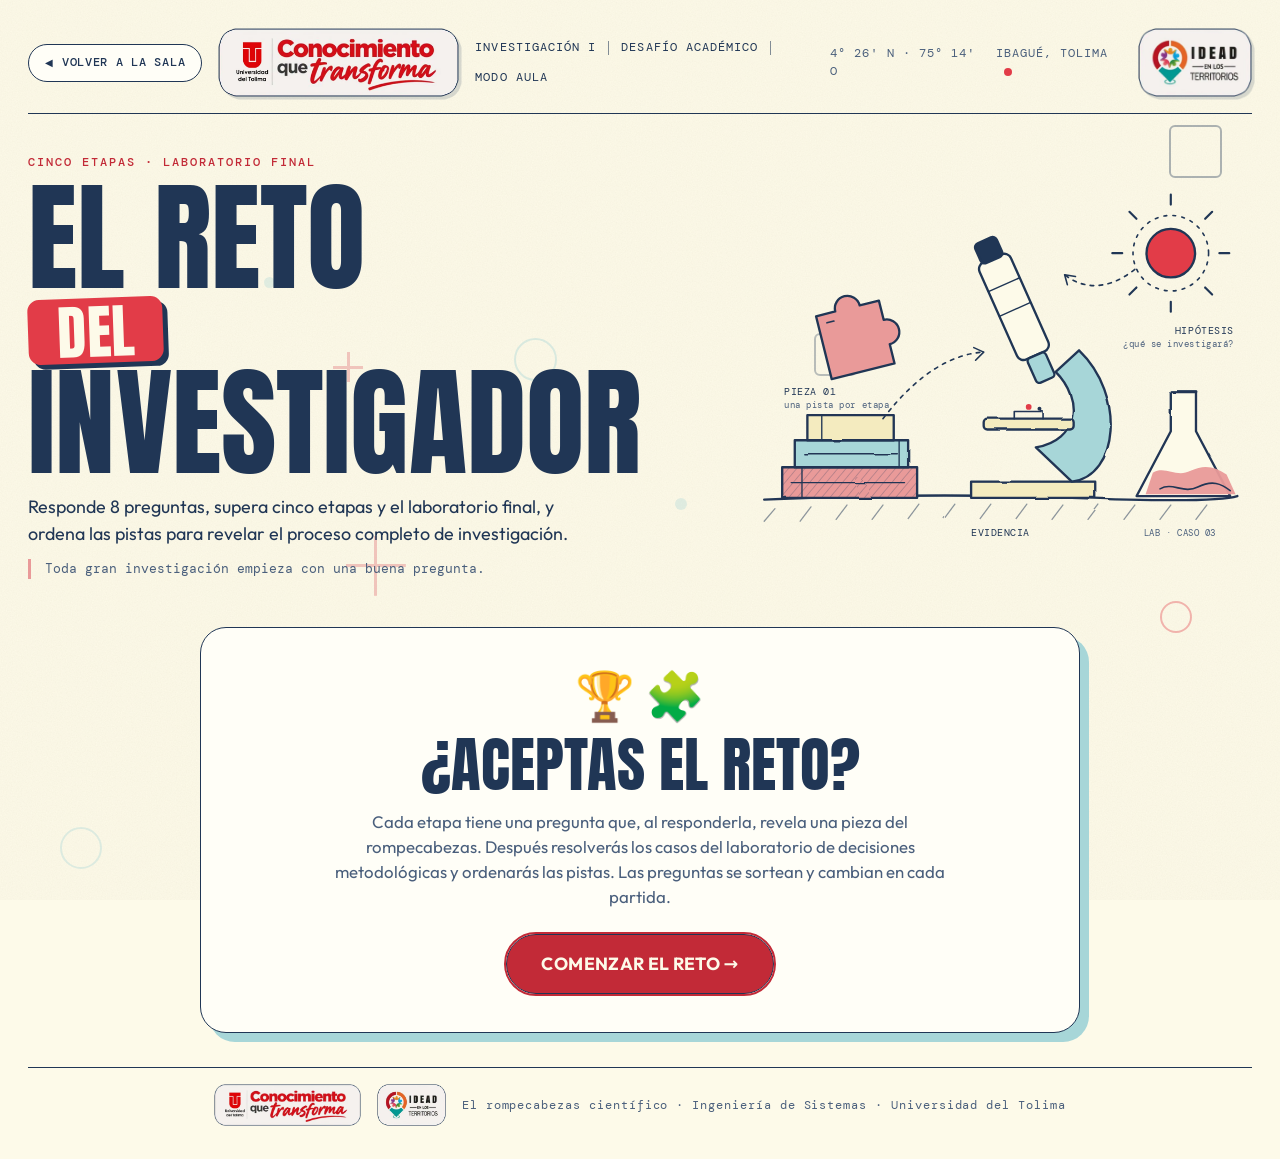
==== juegos/reto-investigador/index.html @ 1e7fa1ff "New_game Cambio de juego e interactividad en su totalidad," ====
<!doctype html>
<html lang="es">
<head>
  <meta charset="utf-8">
  <meta name="viewport" content="width=device-width,initial-scale=1">
  <title>El reto del investigador</title>
  <link rel="icon" href="../../assets/logo-ut.png">
  <link rel="stylesheet" href="css/styles.css">
</head>
<body>
<div class="doodles" id="doodles" aria-hidden="true"></div>
<div id="confeti" aria-hidden="true"></div>

<div class="shell">

  <!-- Barra superior: logos + micro-etiquetas -->
  <div class="top">
    <div class="top-left">
      <a class="volver" href="../../index.html" title="Volver a la sala de cómputo"><span aria-hidden="true">&#9664;</span> Volver a la sala</a>
      <img class="logo" data-logo="logoConocimiento" alt="Universidad del Tolima · Conocimiento que transforma">
      <nav class="micro-nav" aria-label="Contexto">
        <span>INVESTIGACIÓN I</span><i></i><span>DESAFÍO ACADÉMICO</span><i></i><span>MODO AULA</span>
      </nav>
    </div>
    <div class="top-right">
      <span class="micro coords">4° 26′ N · 75° 14′ O</span>
      <span class="micro place">IBAGUÉ, TOLIMA <b class="dot" aria-hidden="true"></b></span>
      <img class="logo" data-logo="logoIdead" alt="IDEAD en los territorios">
    </div>
  </div>

  <!-- Encabezado editorial -->
  <header class="hero">
    <div class="hero-text">
      <div class="eyebrow">CINCO ETAPAS · LABORATORIO FINAL</div>
      <h1 id="titulo" aria-label="El reto del investigador">
        <span class="h-line" aria-hidden="true"><span class="h-in" data-letras>EL RETO</span></span>
        <span class="h-line h-mid" aria-hidden="true"><span class="chip-del">DEL</span></span>
        <span class="h-line" aria-hidden="true"><span class="h-in" data-letras data-inicio="7">INVESTIGADOR</span></span>
      </h1>
      <p>Responde <span data-total>8</span> preguntas, supera cinco etapas y el laboratorio final, y ordena las pistas para revelar el proceso completo de investigación.</p>
      <p class="margin-note">Toda gran investigación empieza con una buena pregunta.</p>
    </div>

    <figure class="sketch" aria-hidden="true">
      <svg viewBox="0 0 560 420" xmlns="http://www.w3.org/2000/svg" role="img">
        <defs>
          <filter id="rough" x="-5%" y="-5%" width="110%" height="110%">
            <feTurbulence type="fractalNoise" baseFrequency="0.035" numOctaves="1" seed="7" result="n"/>
            <feDisplacementMap in="SourceGraphic" in2="n" scale="3.2"/>
          </filter>
          <pattern id="hatch" width="7" height="7" patternUnits="userSpaceOnUse" patternTransform="rotate(40)">
            <line x1="0" y1="0" x2="0" y2="7" stroke="#203655" stroke-width="1.1" opacity=".45"/>
          </pattern>
        </defs>

        <g stroke="#203655" stroke-width="2.6" stroke-linecap="round" stroke-linejoin="round" fill="none">

          <!-- sol / idea -->
          <g class="a-in" style="--d:.2s">
            <g class="sun-rays" stroke-width="2.4">
              <path d="M470 24v-11"/>
              <path d="M470 24v-11" transform="rotate(45 470 78)"/>
              <path d="M470 24v-11" transform="rotate(90 470 78)"/>
              <path d="M470 24v-11" transform="rotate(135 470 78)"/>
              <path d="M470 24v-11" transform="rotate(180 470 78)"/>
              <path d="M470 24v-11" transform="rotate(225 470 78)"/>
              <path d="M470 24v-11" transform="rotate(270 470 78)"/>
              <path d="M470 24v-11" transform="rotate(315 470 78)"/>
            </g>
            <circle class="sun-ring" cx="470" cy="78" r="42" stroke-dasharray="3 7" stroke-width="1.8"/>
            <circle class="sun-core" cx="470" cy="78" r="27" fill="#E23C48"/>
          </g>

          <!-- mesa -->
          <g class="a-in" style="--d:.3s">
            <g filter="url(#rough)">
              <path d="M18 352 Q 200 344 360 350 T 544 348"/>
              <path d="M30 362l-12 14M70 360l-12 16M110 358l-12 16M150 358l-12 16M190 357l-12 16M230 357l-12 16M270 357l-12 16M310 357l-12 16M350 358l-12 16M390 358l-12 16M430 358l-12 16M470 358l-12 16M510 358l-12 16" stroke-width="1.4" opacity=".5"/>
            </g>
          </g>

          <!-- libros: caen y se apilan -->
          <g class="a-drop" style="--d:.5s"><g filter="url(#rough)">
            <path d="M38 350v-34h150v34z" fill="#E99A99"/>
            <path d="M38 350v-34h150v34z" fill="url(#hatch)" stroke="none"/>
            <path d="M60 316v34M48 333h126" stroke-width="1.5"/>
          </g></g>
          <g class="a-drop" style="--d:.75s"><g filter="url(#rough)">
            <path d="M52 316v-30h126v30z" fill="#A7D6D8"/>
            <path d="M168 286v30M62 301h104" stroke-width="1.5"/>
          </g></g>
          <g class="a-drop" style="--d:1s"><g filter="url(#rough)">
            <path d="M66 286v-28h96v28z" fill="#F4EBBF"/>
            <path d="M82 286v-28" stroke-width="1.5"/>
          </g></g>

          <!-- pieza de rompecabezas flotando -->
          <g class="a-in" style="--d:1.15s">
            <g class="float-piece"><g>
              <g transform="rotate(-14 112 170)">
                <path d="M82 140h22a14 14 0 1 1 28 0h22v22a14 14 0 1 1 0 28v22h-72z" fill="#E99A99"/>
                <path d="M92 150h8" stroke-width="1.8"/>
              </g>
            </g></g>
          </g>

          <!-- microscopio -->
          <g class="a-in" style="--d:.6s">
            <g filter="url(#rough)">
              <path d="M248 350v-18h138v18z" fill="#F4EBBF"/>
              <path d="M248 332h138" stroke-width="1.6"/>
              <path d="M360 332c52-6 60-96 8-146l-26 24c30 30 26 76-22 84z" fill="#A7D6D8"/>
            </g>
            <g class="tube-wobble"><g>
              <g transform="rotate(-24 300 150)">
                <rect x="282" y="78" width="38" height="118" rx="8" fill="#FDFAE9"/>
                <rect x="288" y="56" width="26" height="24" rx="5" fill="#203655"/>
                <rect x="290" y="196" width="22" height="30" rx="4" fill="#A7D6D8"/>
                <path d="M282 110h38M282 140h38" stroke-width="1.6"/>
              </g>
            </g></g>
            <g filter="url(#rough)">
              <rect x="262" y="262" width="100" height="12" rx="4" fill="#F4EBBF"/>
              <path d="M296 262v-8h32v8" stroke-width="1.8"/>
            </g>
            <circle class="cell" cx="312" cy="249" r="3.2" fill="#E23C48" stroke="none"/>
            <circle cx="324" cy="251" r="2.2" fill="#203655" stroke="none"/>
          </g>

          <!-- matraz -->
          <g class="a-in" style="--d:.85s">
            <g filter="url(#rough)">
              <path d="M470 232h28v44l38 72h-104l38-72z" fill="#FDFAE9"/>
              <path d="M450 322c14-8 26 6 42-2s28-4 40 4l10 22h-100z" fill="#E99A99" stroke="none" opacity=".95"/>
              <path d="M470 232h28" stroke-width="3.2"/>
              <path d="M458 340c14-8 26 6 42-2s26-4 36 4" stroke-width="1.8"/>
            </g>
            <circle class="bub" cx="486" cy="318" r="5" stroke-width="1.8" style="--bd:0s"/>
            <circle class="bub" cx="503" cy="322" r="3.4" stroke-width="1.6" style="--bd:.9s"/>
            <circle class="bub" cx="476" cy="326" r="2.6" stroke-width="1.6" style="--bd:1.7s"/>
            <circle class="bub" cx="494" cy="312" r="3" stroke-width="1.6" style="--bd:2.4s"/>
          </g>

          <!-- flechas guía animadas -->
          <g class="a-in" style="--d:1.3s">
            <path class="march" d="M430 96C 400 120 372 118 352 102" stroke-dasharray="4 6" stroke-width="1.8"/>
            <path d="M352 102l12 2M352 102l3 11" stroke-width="1.8"/>
            <path class="march" d="M150 262C 190 210 228 190 262 188" stroke-dasharray="4 6" stroke-width="1.8"/>
            <path d="M262 188l-11-5M262 188l-9 9" stroke-width="1.8"/>
          </g>
        </g>

        <!-- anotaciones -->
        <g font-family="DM Mono, ui-monospace, monospace" font-size="11" fill="#203655" letter-spacing=".6">
          <g class="a-in" style="--d:1.5s"><text x="540" y="168" text-anchor="end">HIPÓTESIS</text><text x="540" y="182" text-anchor="end" fill="#4A5F7C" font-size="9.5">¿qué se investigará?</text></g>
          <g class="a-in" style="--d:1.65s"><text x="40" y="236">PIEZA 01</text><text x="40" y="250" fill="#4A5F7C" font-size="9.5">una pista por etapa</text></g>
          <g class="a-in" style="--d:1.8s"><text x="248" y="392">EVIDENCIA</text><text x="440" y="392" fill="#4A5F7C" font-size="9.5">LAB · CASO 03</text></g>
        </g>
      </svg>
    </figure>
  </header>

  <!-- Pantalla de inicio -->
  <section id="start" class="panel startscreen">
    <div class="big-icon">🏆 🧩</div>
    <h2>¿Aceptas el reto?</h2>
    <p>Cada etapa tiene una pregunta que, al responderla, revela una pieza del rompecabezas. Después resolverás los casos del laboratorio de decisiones metodológicas y ordenarás las pistas. Las preguntas se sortean y cambian en cada partida.</p>
    <button class="primary" id="btnBegin">COMENZAR EL RETO →</button>
  </section>

  <!-- Juego -->
  <div id="game" class="layout hide">
    <main class="panel">
      <div class="stage-row" id="stageRow"></div>
      <div class="money"><span id="levelLabel">ETAPA 1 DE 5</span><span id="questionLabel">Pregunta 1 de 8</span></div>
      <div class="progress"><span id="progressBar"></span></div>

      <div id="quiz">
        <div class="qnum" id="qtopic">PLANTEAMIENTO DEL PROBLEMA</div>
        <div class="question-instruction" id="questionInstruction"></div>
        <div class="question" id="question"></div>
        <div class="answers" id="answers"></div>
        <div class="answer-status" id="answerStatus" aria-live="polite"></div>
        <button class="secondary feedback-toggle" id="feedbackToggleBtn" aria-expanded="false">Mostrar retroalimentación</button>
        <div class="feedback" id="feedback" aria-live="polite"></div>
        <div class="controls">
          <button class="primary" id="continueBtn" disabled>CONTINUAR →</button>
          <button class="secondary" data-restart>Reiniciar juego</button>
        </div>
      </div>

      <div id="stageWin" class="endscreen hide">
        <div class="big-icon">🧩✨</div>
        <h2 id="winTitle">¡Etapa superada!</h2>
        <p id="winText"></p>
        <div class="win-piece" id="winPiece"></div>
        <button class="primary" id="btnNextStage">Siguiente etapa →</button>
      </div>

      <div id="labIntro" class="endscreen hide">
        <div class="big-icon">🧪</div>
        <h2>Laboratorio de decisiones metodológicas</h2>
        <p>Has completado las cinco etapas. Ahora aplica lo aprendido a casos de la Universidad del Tolima: docencia y aprendizaje, deserción estudiantil, y transporte y permanencia.</p>
        <div class="win-piece" id="labPiece"></div>
        <button class="primary" id="btnBeginLab">Comenzar el laboratorio →</button>
      </div>

      <div id="finalWin" class="endscreen hide">
        <div class="big-icon">🏆</div>
        <h2>¡Investigación completada!</h2>
        <p>Terminaste las <span data-total>8</span> preguntas. Ahora organiza las cinco pistas en el orden correcto para revelar la imagen final.</p>
        <button class="primary" data-restart>Jugar de nuevo</button>
      </div>
    </main>

    <aside class="panel">
      <div class="side-title"><h2>Tu rompecabezas</h2><span class="tag" id="pieceCount">0 / 5 piezas</span></div>
      <p class="small" id="puzzleInstruction">Las piezas están mezcladas y muestran únicamente el reverso: cada una guarda una pista. Supera las etapas para descubrirlas todas.</p>
      <div class="puzzle" id="puzzle" aria-label="Piezas del rompecabezas desordenadas"></div>
      <div class="puzzle-caption"><span>PISTAS DESCUBIERTAS</span><span id="puzzleStatus">0 de 5</span></div>
      <div class="puzzle-tools">
        <button class="primary" id="checkOrderBtn" disabled>Comprobar orden</button>
        <button class="secondary" id="shuffleBtn" disabled>Mezclar piezas</button>
      </div>
      <div class="puzzle-message" id="puzzleMessage" aria-live="polite"></div>

      <figure class="final-image" id="finalImage">
        <img id="muralImg" alt="Infografía completa: El proceso de investigación">
        <figcaption>¡Rompecabezas completo! · EL PROCESO DE INVESTIGACIÓN</figcaption>
      </figure>

      <div class="reveal" id="reveal">
        <strong>¡Misterio resuelto!</strong>
        <p class="small">Investigar es conectar preguntas, objetivos, conocimiento, métodos y evidencias para comprender un problema y generar conclusiones.</p>
      </div>
    </aside>
  </div>

  <div class="foot">
    <img data-logo="logoConocimiento" alt="Universidad del Tolima · Conocimiento que transforma">
    <img data-logo="logoIdead" alt="IDEAD en los territorios">
    <span>El rompecabezas científico · Ingeniería de Sistemas · Universidad del Tolima</span>
  </div>
</div>

<script>
/* Si el juego está dentro de la ventana de la sala, "volver" cierra la ventana en vez de recargar la sala */
if(window.parent!==window){document.documentElement.classList.add("embebido");
document.addEventListener("click",function(e){var a=e.target.closest&&e.target.closest("a[href$='index.html']");
if(a&&/(^|\/)\.\.\/(\.\.\/)?index\.html$/.test(a.getAttribute("href"))){e.preventDefault();parent.postMessage({tipo:"cerrar-ventana"},"*")}})}
</script>
<script src="js/data.js"></script>
<script src="js/game.js"></script>
</body>
</html>
---- juegos/reto-investigador/css/styles.css ----
/* =========================================================
   El reto del investigador · Universidad del Tolima
   Estilo: cuaderno editorial (papel, tipografía gigante,
   anotaciones) + tarjetas suaves con chips redondeados.
   ---------------------------------------------------------
   1. Fuentes                  7. Preguntas y respuestas
   2. Variables (paleta)       8. Retroalimentación y botones
   3. Base y papel             9. Rompecabezas
   4. Barra superior          10. Imagen final (mural)
   5. Encabezado editorial    11. Responsive
   6. Paneles, etapas, progreso
   ========================================================= */

/* ===== 1. Fuentes (locales, funcionan sin internet) ===== */
@font-face{font-family:"Anton";src:url("../../../assets/fonts/anton-latin-400-normal.woff2") format("woff2");font-weight:400;font-display:swap}
@font-face{font-family:"DM Mono";src:url("../../../assets/fonts/dm-mono-latin-400-normal.woff2") format("woff2");font-weight:400;font-display:swap}
@font-face{font-family:"DM Mono";src:url("../../../assets/fonts/dm-mono-latin-500-normal.woff2") format("woff2");font-weight:500;font-display:swap}
@font-face{font-family:"Outfit";src:url("../../../assets/fonts/outfit-latin-400-normal.woff2") format("woff2");font-weight:400;font-display:swap}
@font-face{font-family:"Outfit";src:url("../../../assets/fonts/outfit-latin-500-normal.woff2") format("woff2");font-weight:500;font-display:swap}
@font-face{font-family:"Outfit";src:url("../../../assets/fonts/outfit-latin-600-normal.woff2") format("woff2");font-weight:600;font-display:swap}
@font-face{font-family:"Outfit";src:url("../../../assets/fonts/outfit-latin-700-normal.woff2") format("woff2");font-weight:700;font-display:swap}

/* ===== 2. Variables (paleta) ===== */
:root{
  /* Paleta */
  --ponche:#E23C48;       /* Ponche rojo · primario */
  --algodon:#E99A99;      /* Algodón de azúcar · secundario */
  --marino:#203655;       /* Azul marino · neutro */
  --miel:#FDFAE9;         /* Gotas de miel · acento (papel) */
  --escarcha:#A7D6D8;     /* Azul escarcha · acento */

  /* Derivados */
  --ponche-d:#C22A37;     /* rojo para texto pequeño (más contraste) */
  --algodon-l:#F5CFCD;
  --escarcha-l:#D3EBEC;
  --miel-d:#F4EBBF;
  --card:#FFFEF7;
  --ink:var(--marino);
  --ink-2:#4A5F7C;        /* texto secundario */

  --display:"Anton","Impact","Arial Narrow Bold",sans-serif;
  --mono:"DM Mono",ui-monospace,"SFMono-Regular",Menlo,monospace;
  --sans:"Outfit",system-ui,-apple-system,"Segoe UI",Roboto,Arial,sans-serif;
  --radius:26px;
}

/* ===== 3. Base y papel ===== */
*{box-sizing:border-box}
body{
  margin:0;min-height:100vh;color:var(--ink);background:var(--miel);
  font-family:var(--sans);font-size:17px;line-height:1.5;
}
/* textura de papel */
body::before{
  content:"";position:fixed;inset:0;z-index:0;pointer-events:none;opacity:.5;
  background-image:url("../../../assets/papel.webp");background-size:220px 220px;
}
button{font:inherit;cursor:pointer}
button:focus-visible{outline:3px solid var(--ponche);outline-offset:3px}
.hide{display:none!important}
.sr-only{position:absolute;width:1px;height:1px;padding:0;margin:-1px;overflow:hidden;clip:rect(0,0,0,0);white-space:nowrap;border:0}

.shell{position:relative;z-index:1;max-width:1500px;width:100%;margin:auto;padding:clamp(14px,2.2vw,32px)}
.layout{display:flex;flex-direction:column;gap:26px;align-items:stretch;width:100%}
#game{width:100%}

/* ===== 4. Barra superior ===== */
.top{display:flex;justify-content:space-between;align-items:center;gap:16px;padding-bottom:16px;border-bottom:1.5px solid var(--ink)}
.top-left,.top-right{display:flex;align-items:center;gap:16px;min-width:0}
/* Los logos ya son "píldoras" con borde propio (assets/logo-*.png) */
.logo{height:clamp(46px,5.4vw,72px);width:auto;max-width:44vw;object-fit:contain;flex:none;filter:drop-shadow(3px 3px 0 rgba(32,54,85,.16));transition:transform .25s cubic-bezier(.34,1.56,.64,1)}
.logo:hover{transform:rotate(-1.5deg) scale(1.05)}
.volver{
  display:inline-flex;align-items:center;gap:8px;flex:none;text-decoration:none;
  font-family:var(--mono);font-size:.74rem;letter-spacing:.06em;text-transform:uppercase;font-weight:500;
  color:var(--ink);background:var(--card);border:1.5px solid var(--ink);border-radius:999px;padding:9px 16px;
  transition:transform .15s,box-shadow .15s,background .15s;
}
.volver span{font-size:.6rem;transition:transform .2s}
.volver:hover{background:var(--algodon-l);transform:translate(-2px,-2px);box-shadow:4px 4px 0 var(--ink)}
.volver:hover span{transform:translateX(-4px)}
.micro,.micro-nav{font-family:var(--mono);font-size:.74rem;letter-spacing:.09em;text-transform:uppercase}
.micro-nav{display:flex;align-items:center;gap:12px;flex-wrap:wrap}
.micro-nav i{width:1px;height:14px;background:var(--ink);opacity:.55}
.micro{color:var(--ink-2)}
.dot{display:inline-block;width:8px;height:8px;border-radius:50%;background:var(--ponche);margin-left:8px;vertical-align:middle}

/* ===== 5. Encabezado editorial ===== */
.hero{display:grid;grid-template-columns:minmax(0,1.15fr) minmax(0,.85fr);gap:clamp(12px,3vw,48px);align-items:center;padding:clamp(18px,3vw,40px) 0 clamp(20px,3vw,36px)}
.eyebrow{font-family:var(--mono);color:var(--ponche-d);font-weight:500;letter-spacing:.16em;font-size:.78rem}
.hero h1{margin:14px 0 18px;font-family:var(--display);font-weight:400;text-transform:uppercase;line-height:.88;color:var(--ink);letter-spacing:.005em}
.h-line{display:block;font-size:clamp(3.4rem,9.4vw,9rem)}
.h-mid{font-size:clamp(1.4rem,3vw,2.8rem);margin:.18em 0}
.chip-del{display:inline-block;background:var(--ponche);color:var(--miel);padding:.08em .5em .02em;border-radius:.2em;font-size:clamp(1.9rem,4.6vw,4.4rem);line-height:1;transform:rotate(-2deg);box-shadow:5px 5px 0 var(--ink)}
.hero p{max-width:560px;margin:0 0 12px;color:var(--ink);font-size:1.12rem}
.margin-note{font-family:var(--mono);font-size:.82rem!important;color:var(--ink-2)!important;padding-left:14px;border-left:3px solid var(--algodon)}

.sketch{margin:0}
.sketch svg{display:block;width:100%;height:auto}

/* ===== 6. Paneles, etapas, progreso ===== */
.panel{
  background:var(--card);border:1.5px solid var(--ink);border-radius:var(--radius);
  padding:clamp(18px,2.4vw,36px);box-shadow:9px 9px 0 var(--escarcha);position:relative;
}
#game>main.panel,#game>aside.panel{width:100%;min-width:0}
#game>main.panel{order:1}
#game>aside.panel{order:2;box-shadow:9px 9px 0 var(--algodon)}

.startscreen,.endscreen{padding:clamp(18px,3vw,40px) 10px;text-align:center}
.startscreen{max-width:880px;margin:0 auto}
.big-icon{font-size:3rem;line-height:1.2}
.startscreen h2,.endscreen h2{font-family:var(--display);font-weight:400;text-transform:uppercase;font-size:clamp(2.2rem,5vw,3.8rem);line-height:1;margin:10px 0 14px}
.startscreen p,.endscreen p{color:var(--ink-2);max-width:620px;margin:0 auto 24px;font-size:1.05rem}

.stage-row{display:grid;grid-template-columns:repeat(5,1fr);gap:12px;margin-bottom:22px}
.stage{
  display:flex;flex-direction:column;align-items:center;justify-content:center;gap:2px;
  border:1.5px solid var(--ink);background:var(--card);border-radius:20px;padding:12px 6px;text-align:center;color:var(--ink);min-height:84px;
  transition:background .2s,color .2s,transform .2s;
}
.stage .num{font-family:var(--mono);font-weight:500;font-size:.8rem;letter-spacing:.1em;color:var(--ponche-d)}
.stage strong{font-size:.92rem;font-weight:600;line-height:1.2}
.stage.active{background:var(--ink);color:var(--miel);transform:translateY(-3px);box-shadow:0 5px 0 var(--ponche)}
.stage.active .num{color:var(--algodon)}
.stage.done{background:var(--escarcha)}
.stage.done .num{color:var(--ink)}
.stage.done .num::after{content:" ✓"}

.money{display:flex;justify-content:space-between;gap:12px;align-items:center;font-family:var(--mono);font-size:.78rem;letter-spacing:.1em;text-transform:uppercase;color:var(--ink-2);margin-bottom:10px}
.progress{height:12px;background:var(--card);border:1.5px solid var(--ink);border-radius:99px;overflow:hidden;margin-bottom:28px}
.progress span{display:block;height:100%;width:0;background:repeating-linear-gradient(-45deg,var(--ponche) 0 8px,var(--ponche-d) 8px 16px);transition:width .35s}

/* ===== 7. Preguntas y respuestas ===== */
.qnum{display:inline-block;font-family:var(--mono);font-weight:500;color:var(--ink);font-size:.76rem;letter-spacing:.12em;text-transform:uppercase;background:var(--algodon-l);border:1.5px solid var(--ink);border-radius:99px;padding:5px 14px}
.question-instruction{font-family:var(--mono);color:var(--ponche-d);font-size:.88rem;letter-spacing:.04em;margin:16px 0 4px}
.question{font-size:clamp(1.3rem,2.2vw,2.05rem);font-weight:600;line-height:1.3;margin:6px 0 24px;max-width:1100px}
.answers{display:grid;grid-template-columns:repeat(2,minmax(0,1fr));gap:14px}
.answer{
  display:flex;align-items:center;gap:14px;text-align:left;padding:16px 18px;min-height:82px;
  font-size:clamp(1rem,1.25vw,1.12rem);color:var(--ink);font-family:var(--sans);
  border:1.5px solid var(--ink);background:#fff;border-radius:22px;transition:background .15s,transform .15s,box-shadow .15s;
}
.answer:hover:not(:disabled){background:var(--miel-d);transform:translate(-2px,-2px);box-shadow:4px 4px 0 var(--ink)}
.answer:disabled{cursor:default}
.letter{display:grid;place-items:center;flex:0 0 36px;height:36px;border-radius:50%;border:1.5px solid var(--ink);background:var(--miel);color:var(--ink);font-family:var(--mono);font-weight:500}
.answer.correct{background:var(--escarcha)!important;box-shadow:4px 4px 0 var(--ink)}
.answer.correct .letter{background:var(--ink);color:var(--miel)}
.answer.wrong{background:var(--algodon)!important;border-color:var(--ponche-d)!important;color:var(--ink)}
.answer.wrong .letter{background:var(--ponche-d);border-color:var(--ponche-d);color:#fff}

.open-label{display:block;color:var(--ink-2);margin-bottom:8px}
.open-answer{width:100%;font:inherit;color:var(--ink);background:#fff;border:1.5px solid var(--ink);border-radius:18px;padding:14px;resize:vertical}
.open-send{margin-top:10px;width:100%;justify-content:center}

/* ===== 8. Retroalimentación y botones ===== */
.answer-status{display:none;margin-top:14px;padding:12px 16px;border-radius:18px;line-height:1.4;font-weight:600;border:1.5px solid var(--ink)}
.answer-status.show{display:block}
.answer-status.ok  {background:var(--escarcha-l)}
.answer-status.bad {background:var(--algodon-l);border-color:var(--ponche-d)}
.answer-status.warn{background:var(--miel-d)}
.answer-status.info{background:var(--escarcha-l)}

.feedback{margin-top:14px;padding:16px 18px;border-radius:20px;background:var(--miel);border:1.5px dashed var(--ink);color:var(--ink);display:none;line-height:1.5}
.feedback.show{display:block}
.feedback b{font-weight:700}
.feedback.ok  {border-left:8px solid var(--escarcha)}
.feedback.bad {border-left:8px solid var(--ponche)}
.feedback.info{border-left:8px solid var(--algodon)}
.feedback-toggle{display:none;margin-top:14px}
.feedback-toggle.show{display:inline-flex}

.controls{display:flex;gap:10px;flex-wrap:wrap;margin-top:22px}
.primary,.secondary{border:1.5px solid var(--ink);border-radius:999px;padding:13px 26px;font-weight:700;font-family:var(--sans);letter-spacing:.02em;transition:transform .15s,box-shadow .15s,background .15s}
.primary{background:var(--ink);color:var(--miel)}
.primary:hover:not(:disabled){background:var(--ponche-d);border-color:var(--ink);transform:translate(-2px,-2px);box-shadow:4px 4px 0 var(--ink)}
.primary:disabled{opacity:.4;cursor:not-allowed}
.secondary{background:transparent;color:var(--ink)}
.secondary:hover:not(:disabled){background:var(--algodon-l);transform:translate(-2px,-2px);box-shadow:4px 4px 0 var(--ink)}
.secondary:disabled{opacity:.4;cursor:not-allowed}
#btnBegin{font-size:1.1rem;padding:16px 34px;background:var(--ponche-d)}
#btnBegin:hover{background:var(--ink)}

/* ===== 9. Rompecabezas ===== */
.side-title{display:flex;align-items:center;justify-content:space-between;gap:10px;flex-wrap:wrap}
.side-title h2{margin:0;font-family:var(--display);font-weight:400;text-transform:uppercase;font-size:clamp(1.8rem,3vw,2.6rem);line-height:1}
.tag{font-family:var(--mono);font-size:.76rem;letter-spacing:.08em;border:1.5px solid var(--ink);border-radius:99px;padding:6px 14px;background:var(--miel-d);color:var(--ink)}
.small{font-size:.95rem;color:var(--ink-2);line-height:1.5}

.puzzle{margin:20px auto 16px;display:grid;grid-template-columns:repeat(5,minmax(0,1fr));gap:14px;max-width:1100px;width:100%}
.piece{
  border:1.5px solid var(--ink);border-radius:22px;color:var(--ink);font-family:var(--sans);
  background:var(--escarcha);display:flex;align-items:center;justify-content:center;text-align:center;position:relative;overflow:hidden;
  min-width:0;min-height:160px;padding:16px;box-shadow:5px 5px 0 var(--ink);
  transition:transform .18s,box-shadow .18s;cursor:default;
}
.piece:nth-child(2){background:var(--algodon)}
.piece:nth-child(3){background:var(--miel-d)}
.piece:nth-child(4){background:var(--escarcha-l)}
.piece:nth-child(5){background:var(--algodon-l)}
.piece .lock{font-size:1.5rem}
.piece .clue{font-size:clamp(.95rem,1.15vw,1.1rem);font-weight:600;line-height:1.35}
.piece .back-label{display:block;font-family:var(--mono);font-size:.64rem;letter-spacing:.14em;text-transform:uppercase;color:var(--ink-2);margin-bottom:8px}
.piece.locked{
  background:repeating-linear-gradient(45deg,transparent 0 7px,rgba(32,54,85,.09) 7px 8px),var(--card)!important;
  border-style:dashed;color:var(--ink-2);box-shadow:none
}
.piece.selected{outline:3px solid var(--ponche);outline-offset:3px;transform:translateY(-5px);box-shadow:5px 10px 0 var(--ink)}
.piece.arrangeable{cursor:pointer}
.piece.arrangeable:hover{transform:translate(-2px,-2px);box-shadow:7px 7px 0 var(--ink)}

.puzzle-caption,.puzzle-tools,.puzzle-message{max-width:1100px;margin-left:auto;margin-right:auto}
.puzzle-caption{display:flex;justify-content:space-between;gap:10px;font-family:var(--mono);color:var(--ink-2);font-size:.76rem;letter-spacing:.1em}
.puzzle-tools{display:flex;gap:10px;flex-wrap:wrap;margin-top:16px}
.puzzle-tools button{flex:1;min-width:140px}
.puzzle-message{display:none;margin-top:12px;padding:12px 16px;border-radius:18px;background:var(--escarcha-l);border:1.5px solid var(--ink);line-height:1.45}
.puzzle-message.show{display:block}

.reveal{display:none;margin-top:16px;padding:16px 20px;border:1.5px solid var(--ink);border-radius:20px;background:var(--algodon-l);max-width:1100px;margin-left:auto;margin-right:auto}
.reveal.show{display:block}
.reveal strong{font-family:var(--display);font-weight:400;font-size:1.6rem;letter-spacing:.02em;text-transform:uppercase;color:var(--ponche-d)}

/* ===== 10. Imagen final (mural) ===== */
.final-image{display:none;margin:15px 0 0;border:1.5px solid var(--ink);border-radius:20px;overflow:hidden;background:#fff}
.final-image img{display:block;width:100%;height:auto}
.final-image figcaption{padding:11px 14px;background:var(--ink);color:var(--miel);font-family:var(--mono);font-size:.82rem;letter-spacing:.08em;text-align:center}
.final-image.show{
  display:flex;flex-direction:column;align-items:center;justify-content:center;
  position:fixed;z-index:1000;inset:4vh 7vw;margin:0;padding:16px;
  border-radius:26px;background:var(--miel);
  box-shadow:0 0 0 100vmax rgba(32,54,85,.82),10px 10px 0 var(--ponche);
}
.final-image.show img{width:auto;height:auto;max-width:100%;max-height:calc(92vh - 110px);object-fit:contain;cursor:zoom-in;border-radius:12px}
.final-image.show figcaption{width:100%;max-width:1000px;flex:0 0 auto;margin-top:10px;border-radius:99px}
.final-image.show::before{content:"Toca la imagen para ampliarla a pantalla completa";font-family:var(--mono);color:var(--ink-2);font-size:.78rem;text-align:center;margin-bottom:10px}
.final-image:fullscreen{inset:0;width:100vw;height:100vh;padding:12px;border:0;border-radius:0;background:var(--miel);box-shadow:none}
.final-image:fullscreen img{max-width:100vw;max-height:calc(100vh - 90px);cursor:zoom-out}
.final-image:fullscreen::before{content:"Pulsa Esc para volver"}

/* ===== Pie ===== */
.foot{display:flex;align-items:center;justify-content:center;gap:12px;flex-wrap:wrap;text-align:center;font-family:var(--mono);color:var(--ink-2);font-size:.74rem;letter-spacing:.08em;margin:34px 0 4px;padding-top:16px;border-top:1.5px solid var(--ink)}
.foot{gap:16px}
.foot img{height:42px;width:auto;object-fit:contain;transition:transform .25s cubic-bezier(.34,1.56,.64,1)}
.foot img:hover{transform:scale(1.06) rotate(-1deg)}

/* ===== 11. Responsive ===== */
@media(max-width:1000px){
  .hero{grid-template-columns:1fr}
  .sketch{max-width:560px;margin:0 auto}
  .coords{display:none}
}
@media(max-width:850px){
  .answers{grid-template-columns:1fr}
  .puzzle{grid-template-columns:repeat(2,minmax(0,1fr));max-width:760px}
  .piece{min-height:130px}
  .final-image.show{inset:2vh 2vw;padding:10px}
  .final-image.show img{max-height:calc(96vh - 130px)}
  .micro-nav span:nth-of-type(3),.micro-nav i:nth-of-type(2){display:none}
  .place{display:none}
  .panel{box-shadow:6px 6px 0 var(--escarcha)}
  #game>aside.panel{box-shadow:6px 6px 0 var(--algodon)}
}
@media(max-width:560px){
  .stage-row{gap:5px}
  .stage{padding:8px 2px;min-height:68px;border-radius:14px}
  .stage strong{font-size:.62rem}
  .stage .num{font-size:.68rem}
  .puzzle{grid-template-columns:1fr}
  .piece{min-height:96px}
  .micro-nav{display:none}
  .logo{height:40px}
  .h-line{font-size:clamp(2.8rem,15vw,5rem)}
  .final-image.show{inset:1vh 1vw;padding:7px}
}
/* ===== 12. Animaciones ===== */

/* --- Entrada general --- */
@keyframes subir{from{opacity:0;transform:translateY(22px)}to{opacity:1;transform:none}}
@keyframes svgIn{from{opacity:0;transform:translateY(16px) scale(.96)}to{opacity:1;transform:none}}
@keyframes drop{0%{opacity:0;transform:translateY(-80px)}55%{opacity:1;transform:translateY(7px)}78%{transform:translateY(-3px)}100%{transform:none}}
@keyframes letterIn{from{transform:translateY(108%) rotate(7deg);opacity:0}to{transform:none;opacity:1}}
@keyframes chipPop{0%{transform:scale(0) rotate(-24deg)}65%{transform:scale(1.18) rotate(3deg)}100%{transform:scale(1) rotate(-2deg)}}
@keyframes chipIdle{0%,84%,100%{rotate:0deg;translate:0 0}89%{rotate:-4deg;translate:0 -5px}94%{rotate:3deg;translate:0 -2px}}
@keyframes blink{50%{opacity:.2}}
@keyframes bob{0%,100%{transform:translateY(0) rotate(-4deg)}50%{transform:translateY(-10px) rotate(4deg)}}

.top>*{animation:subir .6s backwards}
.top>:nth-child(2){animation-delay:.12s}
.eyebrow{animation:subir .6s .1s backwards}
.hero p{animation:subir .7s 1.1s backwards}
.hero p.margin-note{animation-delay:1.3s}
.startscreen{animation:subir .7s .3s backwards}
.dot{animation:blink 1.6s ease-in-out infinite}

/* Título: letras que suben una a una */
.h-line{overflow:hidden;padding-top:.05em;margin-top:-.05em}
.h-line.h-mid{overflow:visible;padding-top:0;margin-top:.18em}
.h-in{display:block}
.ch{display:inline-block;animation:letterIn .75s cubic-bezier(.2,.9,.25,1) calc(var(--d,0s) + var(--i) * 45ms) backwards}
.chip-del{animation:chipPop .8s cubic-bezier(.34,1.3,.5,1) .75s backwards,chipIdle 6s 2.5s ease-in-out infinite}

/* --- Ilustración: aparece por piezas y luego se mueve --- */
.a-in{animation:svgIn .8s cubic-bezier(.2,.8,.2,1) var(--d,0s) backwards}
.a-drop{animation:drop .9s cubic-bezier(.3,.9,.4,1) var(--d,0s) backwards}
.sun-rays,.sun-ring,.sun-core,.float-piece,.cell,.bub{transform-box:fill-box;transform-origin:center}

@keyframes spin{to{transform:rotate(360deg)}}
@keyframes spinRev{to{transform:rotate(-360deg)}}
@keyframes sunPulse{0%,100%{transform:scale(1)}50%{transform:scale(1.1)}}
@keyframes march{to{stroke-dashoffset:-20}}
@keyframes floaty{0%,100%{transform:translateY(0) rotate(0)}50%{transform:translateY(-13px) rotate(5deg)}}
@keyframes wobble{0%,100%{transform:rotate(-1.4deg)}50%{transform:rotate(1.8deg)}}
@keyframes cellPulse{0%,100%{transform:scale(1)}50%{transform:scale(1.8)}}
@keyframes bubble{0%{transform:translateY(0) scale(.5);opacity:0}15%{opacity:1}100%{transform:translateY(-70px) scale(1.15);opacity:0}}
.sun-rays{animation:spin 40s linear infinite}
.sun-ring{animation:spinRev 28s linear infinite}
.sun-core{animation:sunPulse 3.2s ease-in-out infinite}
.march{animation:march 1.1s linear infinite}
.float-piece{animation:floaty 4.5s ease-in-out infinite}
.tube-wobble{transform-origin:330px 200px!important;transform-box:view-box!important;animation:wobble 3.6s ease-in-out infinite}
.cell{animation:cellPulse 1.6s ease-in-out infinite}
.bub{animation:bubble 3.2s ease-in infinite;animation-delay:var(--bd,0s);opacity:0}

/* --- Paneles, etapas, progreso --- */
@keyframes stripes{to{background-position:22.63px 0}}
@keyframes stagePulse{0%,100%{box-shadow:0 5px 0 var(--ponche),0 0 0 0 rgba(226,60,72,.0)}50%{box-shadow:0 5px 0 var(--ponche),0 0 0 7px rgba(226,60,72,.22)}}
@keyframes chipDone{0%{transform:scale(.82)}60%{transform:scale(1.12)}100%{transform:none}}
.progress span{background-size:22.63px 100%;animation:stripes .8s linear infinite}
.stage.active{animation:stagePulse 2.2s ease-in-out infinite}
.stage.done{animation:chipDone .6s cubic-bezier(.34,1.56,.64,1)}
#game .panel{animation:subir .7s backwards}
#game>aside.panel{animation-delay:.2s}
:where(.stage-row) .stage{animation:subir .5s backwards}   /* :where = menor prioridad que .active / .done */
:where(.stage-row) .stage:nth-child(2){animation-delay:.07s}:where(.stage-row) .stage:nth-child(3){animation-delay:.14s}
:where(.stage-row) .stage:nth-child(4){animation-delay:.21s}:where(.stage-row) .stage:nth-child(5){animation-delay:.28s}

/* --- Pregunta nueva: todo entra escalonado --- */
@keyframes ansIn{from{opacity:0;transform:translateX(-28px) scale(.97)}to{opacity:1;transform:none}}
@keyframes correctPop{0%{transform:scale(1)}35%{transform:scale(1.05)}60%{transform:scale(.985)}100%{transform:scale(1)}}
@keyframes shake{0%,100%{transform:translateX(0)}20%{transform:translateX(-9px)}40%{transform:translateX(8px)}60%{transform:translateX(-6px)}80%{transform:translateX(4px)}}
@keyframes spin1{from{transform:rotate(0) scale(.6)}to{transform:rotate(360deg) scale(1)}}
.anim .qnum{animation:subir .45s backwards}
.anim .question-instruction{animation:subir .45s .08s backwards}
.anim .question{animation:subir .55s .16s backwards}
.anim .answer{animation:ansIn .5s cubic-bezier(.34,1.4,.5,1) calc(.3s + var(--i,0) * .09s) backwards}
.anim .controls{animation:subir .5s .6s backwards}
.answer-status.show,.feedback.show{animation:subir .4s backwards}
.answer.correct{animation:correctPop .6s cubic-bezier(.34,1.56,.64,1)}
.answer.correct .letter{animation:spin1 .6s cubic-bezier(.34,1.56,.64,1)}
.answer.wrong{animation:shake .45s}

/* --- Pantallas de etapa / laboratorio / final --- */
@keyframes flipCard{from{transform:perspective(700px) rotateY(-100deg) scale(.7);opacity:0}to{transform:none;opacity:1}}
@keyframes ring{0%{transform:scale(1);opacity:.75}100%{transform:scale(1.28,1.55);opacity:0}}
.endscreen:not(.hide) .big-icon,.startscreen .big-icon{display:inline-block;animation:bob 2.6s ease-in-out infinite}
.endscreen:not(.hide) h2{animation:subir .6s .1s backwards}
.endscreen:not(.hide) p{animation:subir .6s .2s backwards}
.endscreen:not(.hide) .primary{animation:subir .6s .75s backwards}
.startscreen h2{animation:subir .6s .5s backwards}
.startscreen p{animation:subir .6s .62s backwards}
#btnBegin{position:relative;animation:subir .6s .8s backwards}
#btnBegin::after{content:"";position:absolute;inset:-3px;border-radius:inherit;border:2px solid var(--ponche-d);pointer-events:none;animation:ring 2.2s ease-out 1.6s infinite}

.win-piece{display:flex;justify-content:center;margin:0 auto 24px;perspective:800px}
.win-piece:empty{display:none}
.win-card{
  max-width:360px;padding:18px 22px;border:1.5px solid var(--ink);border-radius:22px;box-shadow:6px 6px 0 var(--ink);
  background:var(--escarcha);color:var(--ink);font-weight:600;line-height:1.35;
  animation:flipCard .9s cubic-bezier(.2,.9,.3,1.2) .45s backwards;
}
.win-card .back-label{display:block;font-family:var(--mono);font-size:.68rem;font-weight:500;letter-spacing:.14em;text-transform:uppercase;color:var(--ink-2);margin-bottom:8px}
.win-card.p1{background:var(--algodon)}.win-card.p2{background:var(--miel-d)}
.win-card.p3{background:var(--escarcha-l)}.win-card.p4{background:var(--algodon-l)}

/* --- Rompecabezas --- */
@keyframes pieceIn{
  0%{transform:rotateY(90deg) scale(.7);opacity:0;box-shadow:5px 5px 0 var(--ink),0 0 0 0 rgba(226,60,72,.7)}
  60%{transform:rotateY(-10deg) scale(1.08);opacity:1}
  100%{transform:none;box-shadow:5px 5px 0 var(--ink),0 0 0 26px rgba(226,60,72,0)}
}
@keyframes popSwap{0%{transform:scale(.9)}60%{transform:scale(1.08)}100%{transform:none}}
@keyframes nudge{0%,100%{translate:0 0;rotate:0deg}50%{translate:0 -4px;rotate:-.7deg}}
@keyframes lockWiggle{0%,86%,100%{transform:rotate(0)}89%{transform:rotate(-14deg)}93%{transform:rotate(12deg)}97%{transform:rotate(-6deg)}}
@keyframes muralIn{from{opacity:0;transform:scale(.6) rotate(-3deg)}to{opacity:1;transform:none}}
.puzzle{perspective:900px}
/* Orden importa: de menor a mayor prioridad (reposo → nueva → intercambio → error) */
.piece.arrangeable:not(.selected){animation:nudge 3.4s ease-in-out infinite}
.piece.arrangeable:nth-child(2){animation-delay:.35s}.piece.arrangeable:nth-child(3){animation-delay:.7s}
.piece.arrangeable:nth-child(4){animation-delay:1.05s}.piece.arrangeable:nth-child(5){animation-delay:1.4s}
.piece.locked .lock{display:inline-block;animation:lockWiggle 5s ease-in-out infinite}
.piece.locked:nth-child(2) .lock{animation-delay:1s}.piece.locked:nth-child(3) .lock{animation-delay:2s}
.piece.locked:nth-child(4) .lock{animation-delay:3s}.piece.locked:nth-child(5) .lock{animation-delay:4s}
.puzzle .piece.nueva{animation:pieceIn .95s cubic-bezier(.2,.9,.3,1.2) backwards}
.puzzle .piece.arrangeable.pop{animation:popSwap .45s cubic-bezier(.34,1.56,.64,1)}
.puzzle.shake .piece.piece.piece{animation:shake .5s}
.reveal.show,.puzzle-message.show{animation:subir .5s backwards}
.final-image.show{animation:muralIn .8s cubic-bezier(.2,.9,.3,1.15)}

/* --- Botones --- */
.primary:active:not(:disabled),.secondary:active:not(:disabled){transform:translate(1px,1px);box-shadow:none}

/* --- Fondo: garabatos que flotan --- */
@keyframes drift{from{transform:translate(0,0) rotate(0)}to{transform:translate(var(--dx),var(--dy)) rotate(var(--rot))}}
.doodles{position:fixed;inset:0;z-index:0;pointer-events:none;overflow:hidden}
.dd{will-change:transform;position:absolute;left:var(--x);top:var(--y);width:var(--s);height:var(--s);color:var(--c);opacity:var(--o,.5);animation:drift var(--t) ease-in-out infinite alternate}
.dd-ring{border:2.5px solid currentColor;border-radius:50%}
.dd-dot{background:currentColor;border-radius:50%}
.dd-sq{border:2.5px solid currentColor;border-radius:6px}
.dd-plus{background:linear-gradient(currentColor,currentColor) center/100% 3px no-repeat,linear-gradient(currentColor,currentColor) center/3px 100% no-repeat}

/* --- Confeti --- */
#confeti{position:fixed;inset:0;pointer-events:none;z-index:2000;overflow:hidden}
#confeti i{position:absolute;display:block;will-change:transform,opacity}

/* --- Respeta a quien prefiere menos movimiento --- */
@media(prefers-reduced-motion:reduce){
  *,*::before,*::after{animation:none!important;transition-duration:.01ms!important;scroll-behavior:auto!important}
  .doodles,#confeti{display:none}
}
@media(max-width:560px){.embebido .volver{display:none}}
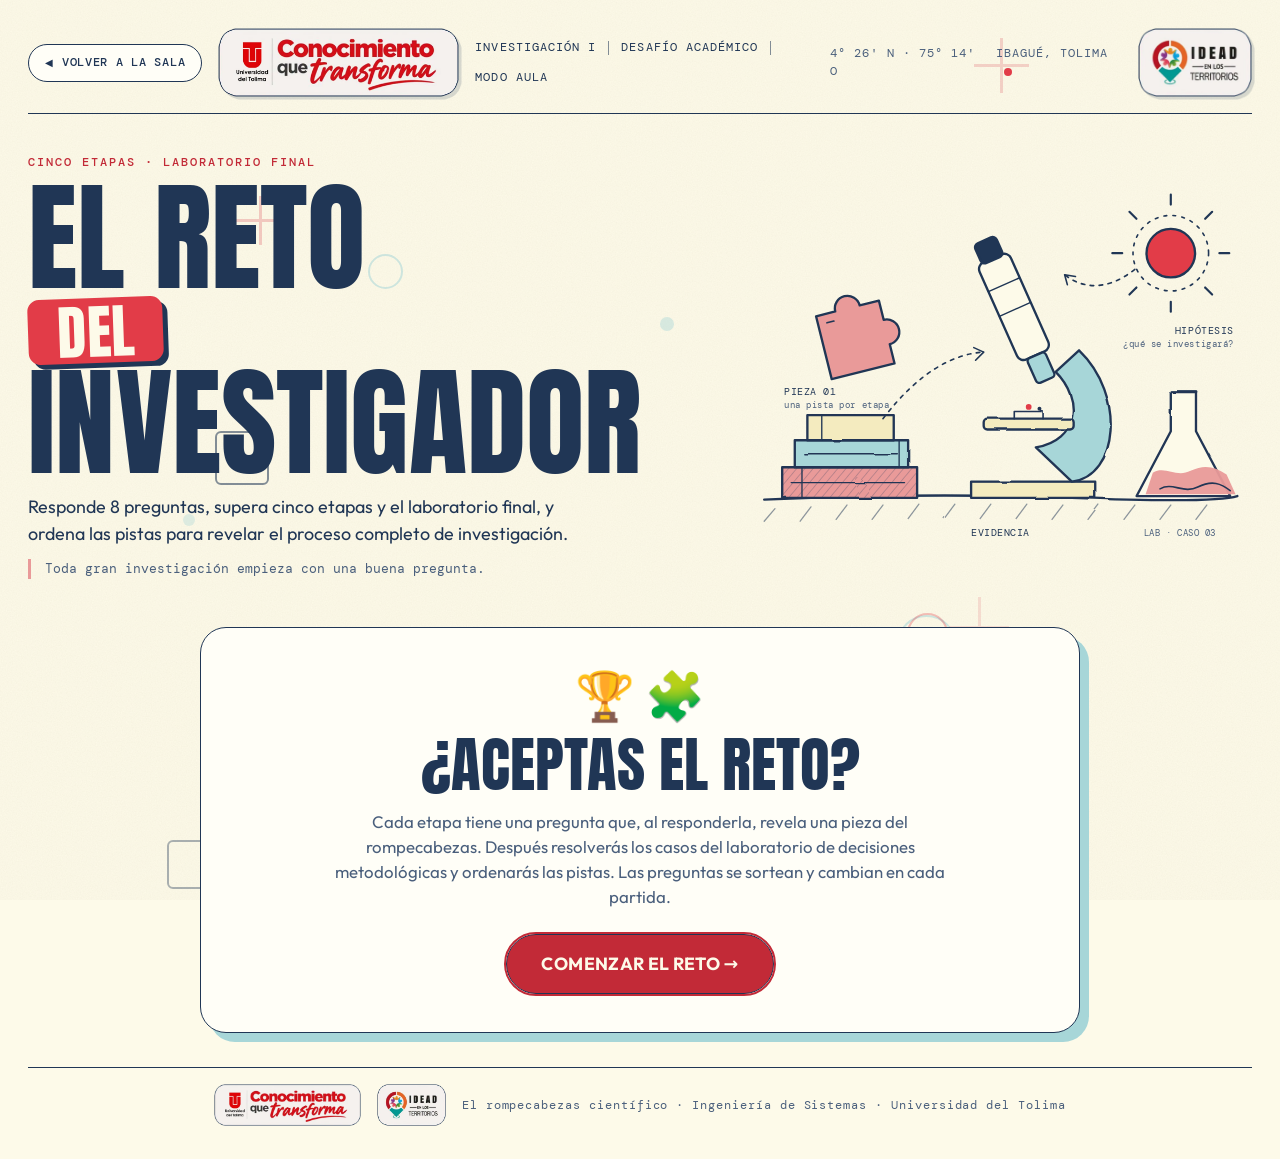
==== commit e19714a8: "Second_game_update Segunda actualización de juegos." ====
--- a/juegos/reto-investigador/index.html
+++ b/juegos/reto-investigador/index.html
@@ -227,7 +227,17 @@
 
       <figure class="final-image" id="finalImage">
         <img id="muralImg" alt="Infografía completa: El proceso de investigación">
-        <figcaption>¡Rompecabezas completo! · EL PROCESO DE INVESTIGACIÓN</figcaption>
+        <figcaption class="fc-bar">
+          <span class="fc-msg"><strong>¡FELICITACIONES!</strong> Completaste el reto · EL PROCESO DE INVESTIGACIÓN</span>
+          <span class="fc-logos2">
+            <img data-logo="logoConocimiento" alt="Universidad del Tolima · Conocimiento que transforma">
+            <img data-logo="logoIdead" alt="IDEAD en los territorios">
+          </span>
+          <span class="fc-btns">
+            <button type="button" class="secondary" id="btnCerrarMural">Cerrar</button>
+            <a class="primary" href="../../index.html">Volver a la sala</a>
+          </span>
+        </figcaption>
       </figure>
 
       <div class="reveal" id="reveal">
--- a/juegos/reto-investigador/css/styles.css
+++ b/juegos/reto-investigador/css/styles.css
@@ -230,8 +230,18 @@
   border-radius:26px;background:var(--miel);
   box-shadow:0 0 0 100vmax rgba(32,54,85,.82),10px 10px 0 var(--ponche);
 }
-.final-image.show img{width:auto;height:auto;max-width:100%;max-height:calc(92vh - 110px);object-fit:contain;cursor:zoom-in;border-radius:12px}
-.final-image.show figcaption{width:100%;max-width:1000px;flex:0 0 auto;margin-top:10px;border-radius:99px}
+.final-image.show img{width:auto;height:auto;max-width:100%;max-height:calc(92vh - 190px);object-fit:contain;cursor:zoom-in;border-radius:12px}
+.final-image.show figcaption{width:100%;max-width:1000px;flex:0 0 auto;margin-top:10px;border-radius:26px}
+/* Felicitación final con los logos */
+.fc-bar{display:flex;align-items:center;justify-content:center;gap:10px 20px;flex-wrap:wrap}
+.fc-msg strong{display:block;font-family:var(--display);font-weight:400;font-size:1.7rem;letter-spacing:.04em;color:var(--oro,#F4C95D);line-height:1.1}
+.fc-logos2{display:flex;align-items:center;gap:12px}
+.final-image .fc-logos2 img,.final-image.show .fc-logos2 img,.final-image:fullscreen .fc-logos2 img{height:44px;max-height:44px;width:auto;max-width:42vw;object-fit:contain;cursor:default;border-radius:0}
+.fc-btns{display:flex;gap:8px;flex-wrap:wrap;justify-content:center}
+.fc-btns .secondary{color:var(--miel);border-color:var(--miel)}
+.fc-btns .secondary:hover:not(:disabled){background:var(--miel);color:var(--ink);box-shadow:none}
+.fc-btns .primary{background:var(--ponche);border-color:var(--miel);padding:10px 20px;text-decoration:none;display:inline-flex}
+.fc-btns .secondary{padding:10px 20px}
 .final-image.show::before{content:"Toca la imagen para ampliarla a pantalla completa";font-family:var(--mono);color:var(--ink-2);font-size:.78rem;text-align:center;margin-bottom:10px}
 .final-image:fullscreen{inset:0;width:100vw;height:100vh;padding:12px;border:0;border-radius:0;background:var(--miel);box-shadow:none}
 .final-image:fullscreen img{max-width:100vw;max-height:calc(100vh - 90px);cursor:zoom-out}
@@ -254,7 +264,7 @@
   .puzzle{grid-template-columns:repeat(2,minmax(0,1fr));max-width:760px}
   .piece{min-height:130px}
   .final-image.show{inset:2vh 2vw;padding:10px}
-  .final-image.show img{max-height:calc(96vh - 130px)}
+  .final-image.show img{max-height:calc(96vh - 260px)}
   .micro-nav span:nth-of-type(3),.micro-nav i:nth-of-type(2){display:none}
   .place{display:none}
   .panel{box-shadow:6px 6px 0 var(--escarcha)}
